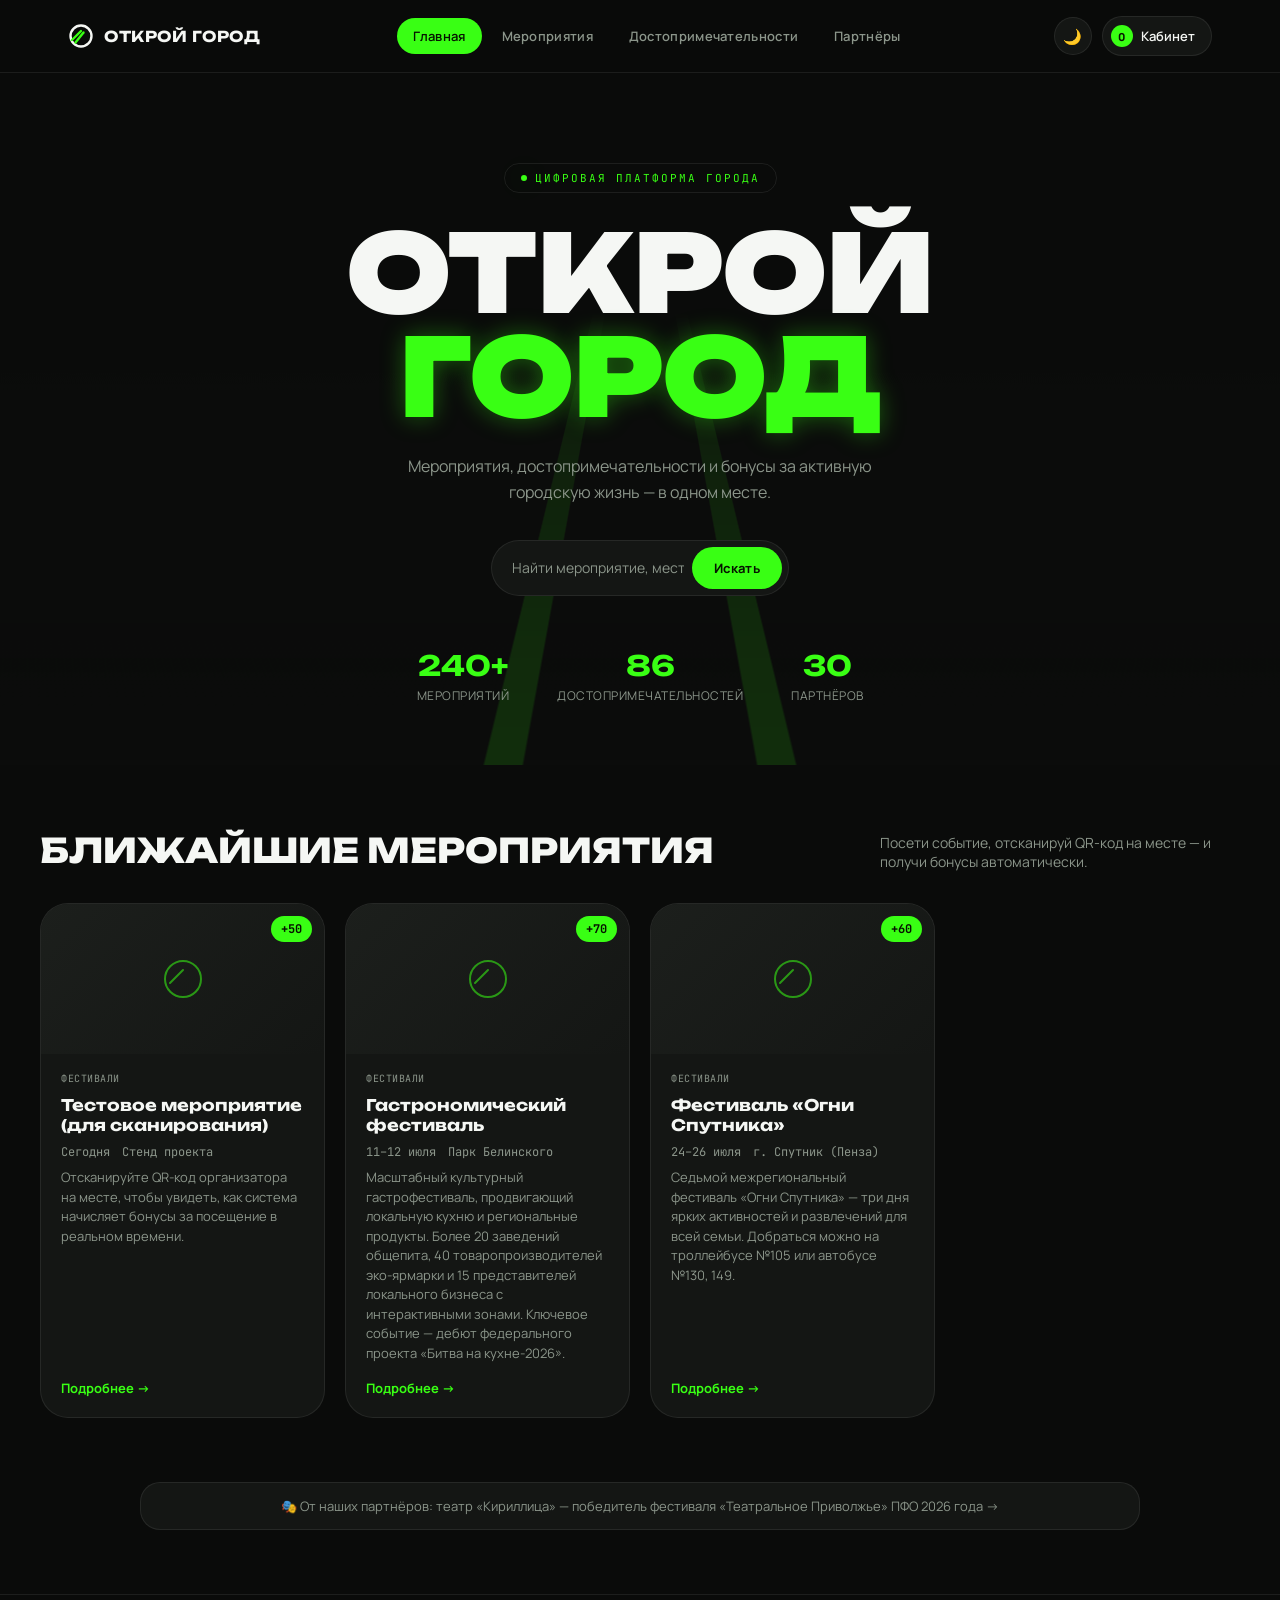
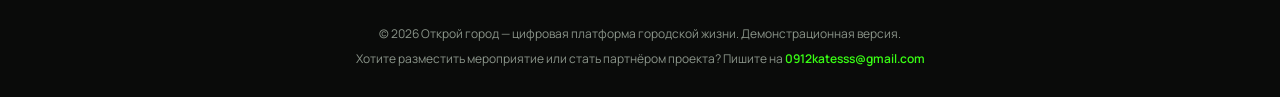
==== index.html @ c4da99a6 "init project" ====
<!DOCTYPE html>
<html lang="ru" data-theme="dark">
<head>
<meta charset="UTF-8">
<meta name="viewport" content="width=device-width, initial-scale=1.0">
<title>Открой город</title>
<link rel="preconnect" href="https://fonts.googleapis.com">
<link rel="preconnect" href="https://fonts.gstatic.com" crossorigin>
<link href="https://fonts.googleapis.com/css2?family=Unbounded:wght@500;700;800;900&family=Manrope:wght@400;500;600;700;800&family=JetBrains+Mono:wght@400;500;600&display=swap" rel="stylesheet">
<link rel="stylesheet" href="css/style.css">
</head>
<body>

<header>
  <div class="header-inner">
    <a class="logo" href="index.html">
      <svg width="26" height="26" viewBox="0 0 26 26" fill="none">
        <circle cx="13" cy="13" r="10.5" stroke="var(--text)" stroke-width="2.4"/>
        <path d="M4 17L13 8" stroke="var(--accent)" stroke-width="2.4" stroke-linecap="round"/>
        <path d="M7.5 19.5L15.5 9.5" stroke="var(--accent)" stroke-width="2.4" stroke-linecap="round"/>
      </svg>
      <span>ОТКРОЙ ГОРОД</span>
    </a>
    <nav>
      <a href="index.html" class="active">Главная</a>
      <a href="events.html">Мероприятия</a>
      <a href="attractions.html">Достопримечательности</a>
      <a href="partners.html">Партнёры</a>
    </nav>
    <div class="header-actions">
      <button class="nav-toggle" id="navToggle" title="Меню">☰</button>
      <button class="theme-toggle" id="themeToggle" title="Сменить тему">🌙</button>
      <a href="cabinet.html" class="cabinet-btn"><span class="dot" id="headerBonusDot">0</span> Кабинет</a>
    </div>
  </div>
</header>

<main>
  <section class="hero">
    <div class="road-scene"><div class="road-plane"></div></div>
    <div class="eyebrow">Цифровая платформа города</div>
    <h1>
      <span class="line1">Открой</span>
      <span class="line2">Город</span>
    </h1>
    <p class="sub">Мероприятия, достопримечательности и бонусы за активную городскую жизнь — в одном месте.</p>
    <div class="search-bar">
      <input type="text" id="heroSearchInput" placeholder="Найти мероприятие, место, акцию…">
      <button id="heroSearchBtn">Искать</button>
    </div>
    <div class="stats">
      <div class="stat"><b>240+</b><span>Мероприятий</span></div>
      <div class="stat"><b>86</b><span>Достопримечательностей</span></div>
      <div class="stat"><b>30</b><span>Партнёров</span></div>
    </div>
  </section>

  <section class="section">
    <div class="section-head">
      <h2>Ближайшие мероприятия</h2>
      <p>Посети событие, отсканируй QR-код на месте — и получи бонусы автоматически.</p>
    </div>
    <div class="grid" id="eventsGridHome"></div>
  </section>

  <section class="section" style="padding-top:0;">
    <a href="partners.html" class="partner-teaser">
      🎭 От наших партнёров: театр «Кириллица» — победитель фестиваля «Театральное Приволжье» ПФО 2026 года →
    </a>
  </section>
</main>

<footer>
  © 2026 Открой город — цифровая платформа городской жизни. Демонстрационная версия.
  <div class="footer-support">Хотите разместить мероприятие или стать партнёром проекта? Пишите на <a href="mailto:0912katesss@gmail.com">0912katesss@gmail.com</a></div>
</footer>

<script src="js/data.js"></script>
<script src="js/storage.js"></script>
<script src="js/render.js"></script>
<script src="js/common.js"></script>
<script src="js/page-home.js"></script>
</body>
</html>
---- css/style.css ----
:root{
  --font-display:'Unbounded', sans-serif;
  --font-body:'Manrope', sans-serif;
  --font-mono:'JetBrains Mono', monospace;
  --radius-xl: 28px;
  --radius-lg: 20px;
  --radius-md: 14px;
  --radius-sm: 10px;
  --green: #39FF14;
  --green-deep: #1FAE00;
}
html[data-theme="dark"]{
  --bg: #0A0B0A;
  --bg-elevated: #141614;
  --bg-elevated-2: #1C1F1C;
  --text: #F5F7F4;
  --text-muted: #8B958A;
  --border: rgba(255,255,255,0.08);
  --accent: var(--green);
  --accent-text: #061400;
  --glow: 0 0 24px rgba(57,255,20,0.35);
  --road-opacity: 0.16;
}
html[data-theme="light"]{
  --bg: #FBFCFA;
  --bg-elevated: #FFFFFF;
  --bg-elevated-2: #F1F4EF;
  --text: #0F1410;
  --text-muted: #62695F;
  --border: rgba(15,20,16,0.09);
  --accent: var(--green-deep);
  --accent-text: #FFFFFF;
  --glow: none;
  --road-opacity: 0.10;
}
*{box-sizing:border-box; margin:0; padding:0;}
body{
  background:var(--bg);
  color:var(--text);
  font-family:var(--font-body);
  -webkit-font-smoothing:antialiased;
  transition:background .3s ease, color .3s ease;
  overflow-x:hidden;
}
a{color:inherit; text-decoration:none;}
button{font-family:inherit; cursor:pointer; border:none;}
.container{max-width:1200px; margin:0 auto; padding:0 28px;}

/* ---------- HEADER ---------- */
header{
  position:sticky; top:0; z-index:100;
  background:color-mix(in srgb, var(--bg) 88%, transparent);
  backdrop-filter:blur(14px);
  border-bottom:1px solid var(--border);
}
.header-inner{
  position:relative;
  display:flex; align-items:center; justify-content:space-between;
  padding:16px 28px; max-width:1200px; margin:0 auto;
}
.logo{display:flex; align-items:center; gap:10px; font-family:var(--font-display); font-weight:700; font-size:15px; letter-spacing:0.5px;}
.logo svg{display:block;}
.logo img{display:block; height:26px; width:auto;}
nav{display:flex; align-items:center; gap:4px;}
nav a{
  font-size:13px; font-weight:600; letter-spacing:0.3px;
  padding:9px 16px; border-radius:999px; color:var(--text-muted);
  transition:all .2s ease;
}
nav a:hover{color:var(--text); background:var(--bg-elevated);}
nav a.active{color:var(--accent-text); background:var(--accent);}
.header-actions{display:flex; align-items:center; gap:10px;}
.theme-toggle{
  width:38px; height:38px; border-radius:50%;
  background:var(--bg-elevated); border:1px solid var(--border);
  display:flex; align-items:center; justify-content:center;
  color:var(--text); font-size:15px;
}
.cabinet-btn{
  display:flex; align-items:center; gap:8px;
  background:var(--bg-elevated); border:1px solid var(--border);
  padding:8px 16px 8px 8px; border-radius:999px; font-size:13px; font-weight:600;
}
.cabinet-btn .dot{width:22px; height:22px; border-radius:50%; background:var(--accent); display:flex; align-items:center; justify-content:center; font-size:11px; color:var(--accent-text); font-weight:800;}
.nav-toggle{
  display:none; width:38px; height:38px; border-radius:50%;
  background:var(--bg-elevated); border:1px solid var(--border);
  align-items:center; justify-content:center; color:var(--text); font-size:16px;
}
@media (max-width: 900px){
  nav{
    display:none;
    position:absolute; top:calc(100% + 1px); left:0; right:0;
    flex-direction:column; align-items:stretch; gap:4px;
    background:var(--bg-elevated); border-bottom:1px solid var(--border);
    padding:12px 20px 18px; box-shadow:0 16px 24px -12px rgba(0,0,0,0.35);
  }
  nav.nav-open{display:flex;}
  nav a{padding:13px 16px; border-radius:var(--radius-sm); font-size:14px;}
  .nav-toggle{display:flex;}
}

/* ---------- HERO / ROAD ---------- */
.hero{
  position:relative; padding:90px 28px 60px; text-align:center; overflow:hidden;
  min-height:640px; display:flex; flex-direction:column; align-items:center; justify-content:center;
}
.road-scene{
  position:absolute; inset:0; z-index:0; pointer-events:none;
  perspective:600px; perspective-origin:50% 30%;
}
.road-plane{
  position:absolute; left:50%; bottom:-10%; width:1600px; height:900px;
  margin-left:-800px;
  background:
    repeating-linear-gradient(90deg, transparent 0 46%, var(--accent) 46% 47%, transparent 47% 53%, var(--accent) 53% 54%, transparent 54% 100%),
    linear-gradient(to top, var(--bg) 0%, transparent 60%);
  -webkit-mask-image: linear-gradient(to top, black 0%, transparent 75%);
  mask-image: linear-gradient(to top, black 0%, transparent 75%);
  opacity:0;
  transform: rotateX(75deg) translateY(42%) scale(0.82);
  animation: roadArrive 1.1s cubic-bezier(.16,.8,.24,1) forwards, roadMove 3.2s linear 1.1s infinite;
}
@keyframes roadArrive{
  from{ opacity:0; transform:rotateX(75deg) translateY(42%) scale(0.82); }
  to{ opacity:var(--road-opacity); transform:rotateX(75deg) translateY(0) scale(1); }
}
@keyframes roadMove{ from{background-position-y:0;} to{background-position-y:120px;} }
.road-lines{position:absolute; inset:0; opacity:0.5;}

.eyebrow{
  position:relative; z-index:2;
  display:inline-flex; align-items:center; gap:8px;
  font-family:var(--font-mono); font-size:11px; letter-spacing:2px; text-transform:uppercase;
  color:var(--accent); border:1px solid var(--border); padding:7px 16px; border-radius:999px;
  margin-bottom:28px; opacity:0; animation:fadeUp .7s ease forwards;
}
.eyebrow::before{content:''; width:6px; height:6px; border-radius:50%; background:var(--accent); box-shadow:var(--glow);}

.hero h1{
  position:relative; z-index:2;
  font-family:var(--font-display); font-weight:900;
  font-size:clamp(48px, 9vw, 108px); line-height:0.96; letter-spacing:-1px;
  text-transform:uppercase;
}
.hero h1 span{display:block;}
.hero h1 .line1{opacity:0; animation:fadeUp .7s ease .1s forwards;}
.hero h1 .line2{
  color:var(--accent); text-shadow:var(--glow);
  opacity:0; animation:fadeUp .7s ease .25s forwards;
}
@keyframes fadeUp{ from{opacity:0; transform:translateY(18px);} to{opacity:1; transform:translateY(0);} }

.hero p.sub{
  position:relative; z-index:2; max-width:520px; margin:26px auto 0;
  color:var(--text-muted); font-size:16px; line-height:1.6;
  opacity:0; animation:fadeUp .7s ease .4s forwards;
}
.search-bar{
  position:relative; z-index:2;
  display:flex; align-items:center; gap:8px;
  max-width:560px; margin:34px auto 0;
  background:var(--bg-elevated); border:1px solid var(--border); border-radius:999px;
  padding:6px 6px 6px 20px;
  opacity:0; animation:fadeUp .7s ease .5s forwards;
}
.search-bar input{
  flex:1; background:none; border:none; outline:none; color:var(--text); font-family:var(--font-body); font-size:14px;
}
.search-bar input::placeholder{color:var(--text-muted);}
.search-bar button{
  background:var(--accent); color:var(--accent-text); font-weight:700; font-size:13px;
  padding:12px 22px; border-radius:999px; letter-spacing:0.3px;
}

.stats{
  position:relative; z-index:2; display:flex; gap:48px; justify-content:center; margin-top:52px; flex-wrap:wrap;
  opacity:0; animation:fadeUp .7s ease .6s forwards;
}
.stat b{display:block; font-family:var(--font-display); font-size:28px; color:var(--accent);}
.stat span{font-size:12px; color:var(--text-muted); letter-spacing:0.5px; text-transform:uppercase;}

@media (max-width:700px){
  .hero{min-height:auto; padding:56px 20px 44px;}
  .road-plane{display:none;}
  .hero::after{
    content:''; position:absolute; left:-10%; bottom:0; width:120%; height:70px;
    background:repeating-linear-gradient(115deg, transparent 0 18px, var(--accent) 18px 22px, transparent 22px 60px);
    opacity:0.35; transform:translateY(100%); animation:roadIn .9s ease .3s forwards;
  }
  @keyframes roadIn{ to{ transform:translateY(0); } }
}

/* ---------- SECTION HEADERS ---------- */
.section{padding:64px 28px;}
.section-head{display:flex; align-items:flex-end; justify-content:space-between; margin-bottom:32px; flex-wrap:wrap; gap:14px; max-width:1200px; margin-left:auto; margin-right:auto;}
.section-head h2{font-family:var(--font-display); font-size:clamp(24px,3.4vw,34px); font-weight:800; text-transform:uppercase;}
.section-head p{color:var(--text-muted); font-size:14px; max-width:360px;}

/* ---------- FILTER TABS ---------- */
.filter-tabs{max-width:1200px; margin:0 auto 26px; display:flex; gap:8px; flex-wrap:wrap;}
.filter-tab{
  font-size:13px; font-weight:600; padding:9px 18px; border-radius:999px;
  background:var(--bg-elevated); border:1px solid var(--border); color:var(--text-muted);
  transition:all .2s ease;
}
.filter-tab.active{background:var(--accent); color:var(--accent-text); border-color:var(--accent);}
.filter-tab:hover:not(.active){color:var(--text); border-color:var(--accent);}
.cat-tag{
  font-family:var(--font-mono); font-size:10px; letter-spacing:0.5px; text-transform:uppercase;
  color:var(--text-muted); margin-bottom:2px; display:block;
}
.card-bonus.soon{background:var(--bg-elevated-2); color:var(--text-muted); border:1px solid var(--border);}

/* ---------- EVENT CARDS ---------- */
.grid{max-width:1200px; margin:0 auto; display:grid; grid-template-columns:repeat(auto-fill, minmax(280px,1fr)); gap:20px;}
.card{
  background:var(--bg-elevated); border:1px solid var(--border); border-radius:var(--radius-xl);
  overflow:hidden; display:flex; flex-direction:column; transition:transform .25s ease, border-color .25s ease;
}
.card:hover{transform:translateY(-4px); border-color:var(--accent);}
.card-img{
  height:150px; position:relative;
  background:linear-gradient(135deg, var(--bg-elevated-2), var(--bg-elevated));
  display:flex; align-items:center; justify-content:center;
  overflow:hidden;
}
.card-img img{width:100%; height:100%; object-fit:cover;}
.card-img svg{opacity:0.55;}
.card-bonus{
  position:absolute; top:12px; right:12px; background:var(--accent); color:var(--accent-text);
  font-family:var(--font-mono); font-size:12px; font-weight:700; padding:5px 10px; border-radius:999px;
}
.card-body{padding:18px 20px 20px; display:flex; flex-direction:column; gap:8px; flex:1;}
.card-body h3{font-family:var(--font-display); font-size:16px; font-weight:700; line-height:1.3;}
.card-meta{display:flex; gap:12px; color:var(--text-muted); font-size:12px; font-family:var(--font-mono);}
.card-desc{color:var(--text-muted); font-size:13px; line-height:1.5; flex:1;}
.card-cta{
  margin-top:8px; align-self:flex-start; display:flex; align-items:center; gap:6px;
  font-size:13px; font-weight:700; color:var(--accent);
}

/* ---------- EVENT DETAIL ---------- */
.hidden{display:none !important;}
.detail-wrap{max-width:820px; margin:0 auto; padding:48px 28px 90px;}
.back-link{display:inline-flex; align-items:center; gap:6px; color:var(--text-muted); font-size:13px; font-weight:600; margin-bottom:24px;}
.detail-hero{
  background:linear-gradient(135deg, var(--bg-elevated-2), var(--bg-elevated)); border-radius:var(--radius-xl);
  height:220px; display:flex; align-items:center; justify-content:center; margin-bottom:28px; border:1px solid var(--border);
  overflow:hidden;
}
.detail-hero img{width:100%; height:100%; object-fit:cover;}
.detail-title{font-family:var(--font-display); font-size:clamp(26px,4vw,38px); font-weight:800; text-transform:uppercase; margin-bottom:14px;}
.detail-meta{display:flex; gap:18px; flex-wrap:wrap; color:var(--text-muted); font-size:13px; font-family:var(--font-mono); margin-bottom:24px;}
.detail-desc{color:var(--text-muted); line-height:1.7; font-size:15px; margin-bottom:36px;}

.qr-box{
  display:flex; gap:28px; align-items:center; background:var(--bg-elevated); border:1px solid var(--border);
  border-radius:var(--radius-xl); padding:28px; flex-wrap:wrap;
}
.qr-info h4{font-family:var(--font-display); font-size:16px; margin-bottom:8px; text-transform:uppercase;}
.qr-info p{color:var(--text-muted); font-size:13px; line-height:1.6; margin-bottom:14px;}
.bonus-pill{display:inline-flex; align-items:center; gap:6px; background:var(--accent); color:var(--accent-text); font-weight:700; font-size:13px; padding:8px 16px; border-radius:999px;}
.promo-box{
  background:var(--bg-elevated); border:1px dashed var(--border); border-radius:var(--radius-xl);
  padding:24px 28px; margin-top:16px;
}
.promo-box h4{font-family:var(--font-display); font-size:14px; text-transform:uppercase; margin-bottom:6px;}
.promo-box p{color:var(--text-muted); font-size:13px; margin-bottom:14px;}
.promo-row{display:flex; gap:10px; flex-wrap:wrap;}
.promo-row input{
  flex:1; min-width:180px; background:var(--bg-elevated-2); border:1px solid var(--border); border-radius:var(--radius-sm);
  padding:12px 16px; color:var(--text); font-family:var(--font-mono); font-size:13px; letter-spacing:1px; text-transform:uppercase; outline:none;
}
.promo-row input:focus{border-color:var(--accent);}
.promo-row button{background:var(--accent); color:var(--accent-text); font-weight:700; font-size:13px; padding:12px 22px; border-radius:var(--radius-sm);}
.promo-error{color:#FF6B6B; font-size:12px; margin-top:10px; min-height:14px;}

/* ---------- SCAN RESULT OVERLAY ---------- */
.scan-overlay{
  position:fixed; inset:0; z-index:1000; background:rgba(6,8,6,0.86); backdrop-filter:blur(6px);
  display:flex; align-items:center; justify-content:center; padding:24px;
}
.scan-card{
  background:var(--bg-elevated); border:1px solid var(--border); border-radius:var(--radius-xl);
  padding:44px 32px; max-width:380px; width:100%; text-align:center;
  animation:popIn .35s cubic-bezier(.2,1.4,.4,1) forwards;
}
@keyframes popIn{ from{transform:scale(.85); opacity:0;} to{transform:scale(1); opacity:1;} }
.scan-icon{width:72px; height:72px; border-radius:50%; background:var(--accent); color:var(--accent-text); display:flex; align-items:center; justify-content:center; margin:0 auto 20px; font-size:30px; font-weight:900; box-shadow:var(--glow);}
.scan-icon.warn{background:var(--bg-elevated-2); color:var(--text-muted); border:1px solid var(--border); box-shadow:none;}
.scan-title{font-family:var(--font-display); font-size:20px; font-weight:800; text-transform:uppercase; margin-bottom:8px;}
.scan-bonus{font-family:var(--font-display); font-size:40px; color:var(--accent); font-weight:900; margin:10px 0;}
.scan-sub{color:var(--text-muted); font-size:13px; margin-bottom:26px; line-height:1.5;}
.scan-close{background:var(--accent); color:var(--accent-text); font-weight:700; font-size:14px; padding:13px 28px; border-radius:999px; width:100%;}

/* ---------- CABINET ---------- */
.cabinet-grid{max-width:1000px; margin:0 auto; display:grid; grid-template-columns:1fr 1.6fr; gap:20px;}
@media (max-width:800px){ .cabinet-grid{grid-template-columns:1fr;} }
.panel{background:var(--bg-elevated); border:1px solid var(--border); border-radius:var(--radius-xl); padding:26px;}
.profile-avatar{width:64px; height:64px; border-radius:50%; background:var(--bg-elevated-2); border:2px solid var(--accent); display:flex; align-items:center; justify-content:center; font-family:var(--font-display); font-size:22px; margin-bottom:16px;}
.status-badge{display:inline-flex; align-items:center; gap:6px; font-size:12px; font-weight:700; color:var(--accent); font-family:var(--font-mono); text-transform:uppercase; letter-spacing:0.5px; margin-bottom:4px;}
.balance-num{font-family:var(--font-display); font-size:48px; font-weight:900; color:var(--accent); text-shadow:var(--glow); margin:6px 0 2px;}
.balance-label{color:var(--text-muted); font-size:12px; text-transform:uppercase; letter-spacing:0.5px;}
.progress-track{height:6px; background:var(--bg-elevated-2); border-radius:999px; margin:18px 0 8px; overflow:hidden;}
.progress-fill{height:100%; background:var(--accent); border-radius:999px; transition:width .6s ease;}
.progress-note{font-size:11px; color:var(--text-muted);}
.history-item{display:flex; align-items:center; justify-content:space-between; padding:14px 0; border-bottom:1px solid var(--border);}
.history-item:last-child{border-bottom:none;}
.history-left{display:flex; align-items:center; gap:12px;}
.history-icon{width:36px; height:36px; border-radius:50%; background:var(--bg-elevated-2); display:flex; align-items:center; justify-content:center; font-size:14px;}
.history-name{font-size:13px; font-weight:700;}
.history-date{font-size:11px; color:var(--text-muted); font-family:var(--font-mono);}
.history-points{font-family:var(--font-mono); font-weight:700; color:var(--accent); font-size:13px;}
.empty-state{text-align:center; padding:30px 10px; color:var(--text-muted); font-size:13px;}

/* ---------- SHOP (магазин бонусов в личном кабинете) ---------- */
.shop-grid{display:grid; grid-template-columns:repeat(3,1fr); gap:14px; margin-top:16px;}
@media (max-width:800px){ .shop-grid{grid-template-columns:1fr;} }
.shop-item{
  background:var(--bg-elevated-2); border:1px solid var(--border); border-radius:var(--radius-lg);
  padding:20px 16px; text-align:center; display:flex; flex-direction:column; align-items:center; gap:8px;
}
.shop-icon{font-size:30px;}
.shop-title{font-size:13px; font-weight:700;}
.shop-cost{font-family:var(--font-mono); font-size:12px; color:var(--accent); font-weight:700;}
.shop-buy{
  margin-top:8px; width:100%; background:var(--accent); color:var(--accent-text); font-weight:700;
  font-size:12px; padding:10px 12px; border-radius:999px;
}
.shop-buy:disabled{background:var(--border); color:var(--text-muted); cursor:not-allowed;}

/* ---------- CONFETTI ---------- */
.confetti-layer{position:fixed; inset:0; z-index:1100; pointer-events:none; overflow:hidden;}
.confetti-piece{
  position:absolute; top:-40px; display:inline-block;
  animation:confettiFall 1.8s ease-in forwards;
}
@keyframes confettiFall{
  0%{ transform:translate(0,0) rotate(0deg); opacity:1; }
  100%{ transform:translate(var(--drift), 105vh) rotate(var(--rot)); opacity:0; }
}

/* ---------- BADGES (достижения в личном кабинете) ---------- */
.badges-grid{display:grid; grid-template-columns:repeat(4,1fr); gap:14px; margin-top:16px;}
@media (max-width:800px){ .badges-grid{grid-template-columns:repeat(2,1fr);} }
.badge-item{
  background:var(--bg-elevated-2); border:1px solid var(--border); border-radius:var(--radius-lg);
  padding:18px 12px; text-align:center; display:flex; flex-direction:column; align-items:center; gap:6px;
}
.badge-item.locked{opacity:0.35; filter:grayscale(1);}
.badge-icon{font-size:28px;}
.badge-title{font-size:12px; font-weight:700;}
.badge-desc{font-size:11px; color:var(--text-muted); line-height:1.3;}

.partner-teaser{
  display:block; max-width:1000px; margin:0 auto; text-align:center; padding:14px 20px;
  background:var(--bg-elevated); border:1px solid var(--border); border-radius:var(--radius-lg);
  color:var(--text-muted); font-size:13px;
}
.partner-teaser:hover{border-color:var(--accent); color:var(--text);}

footer{border-top:1px solid var(--border); padding:30px 28px; text-align:center; color:var(--text-muted); font-size:12px;}
.footer-support{margin-top:8px; font-size:12px; color:var(--text-muted);}
.footer-support a{color:var(--accent); font-weight:600;}
.footer-support a:hover{text-decoration:underline;}
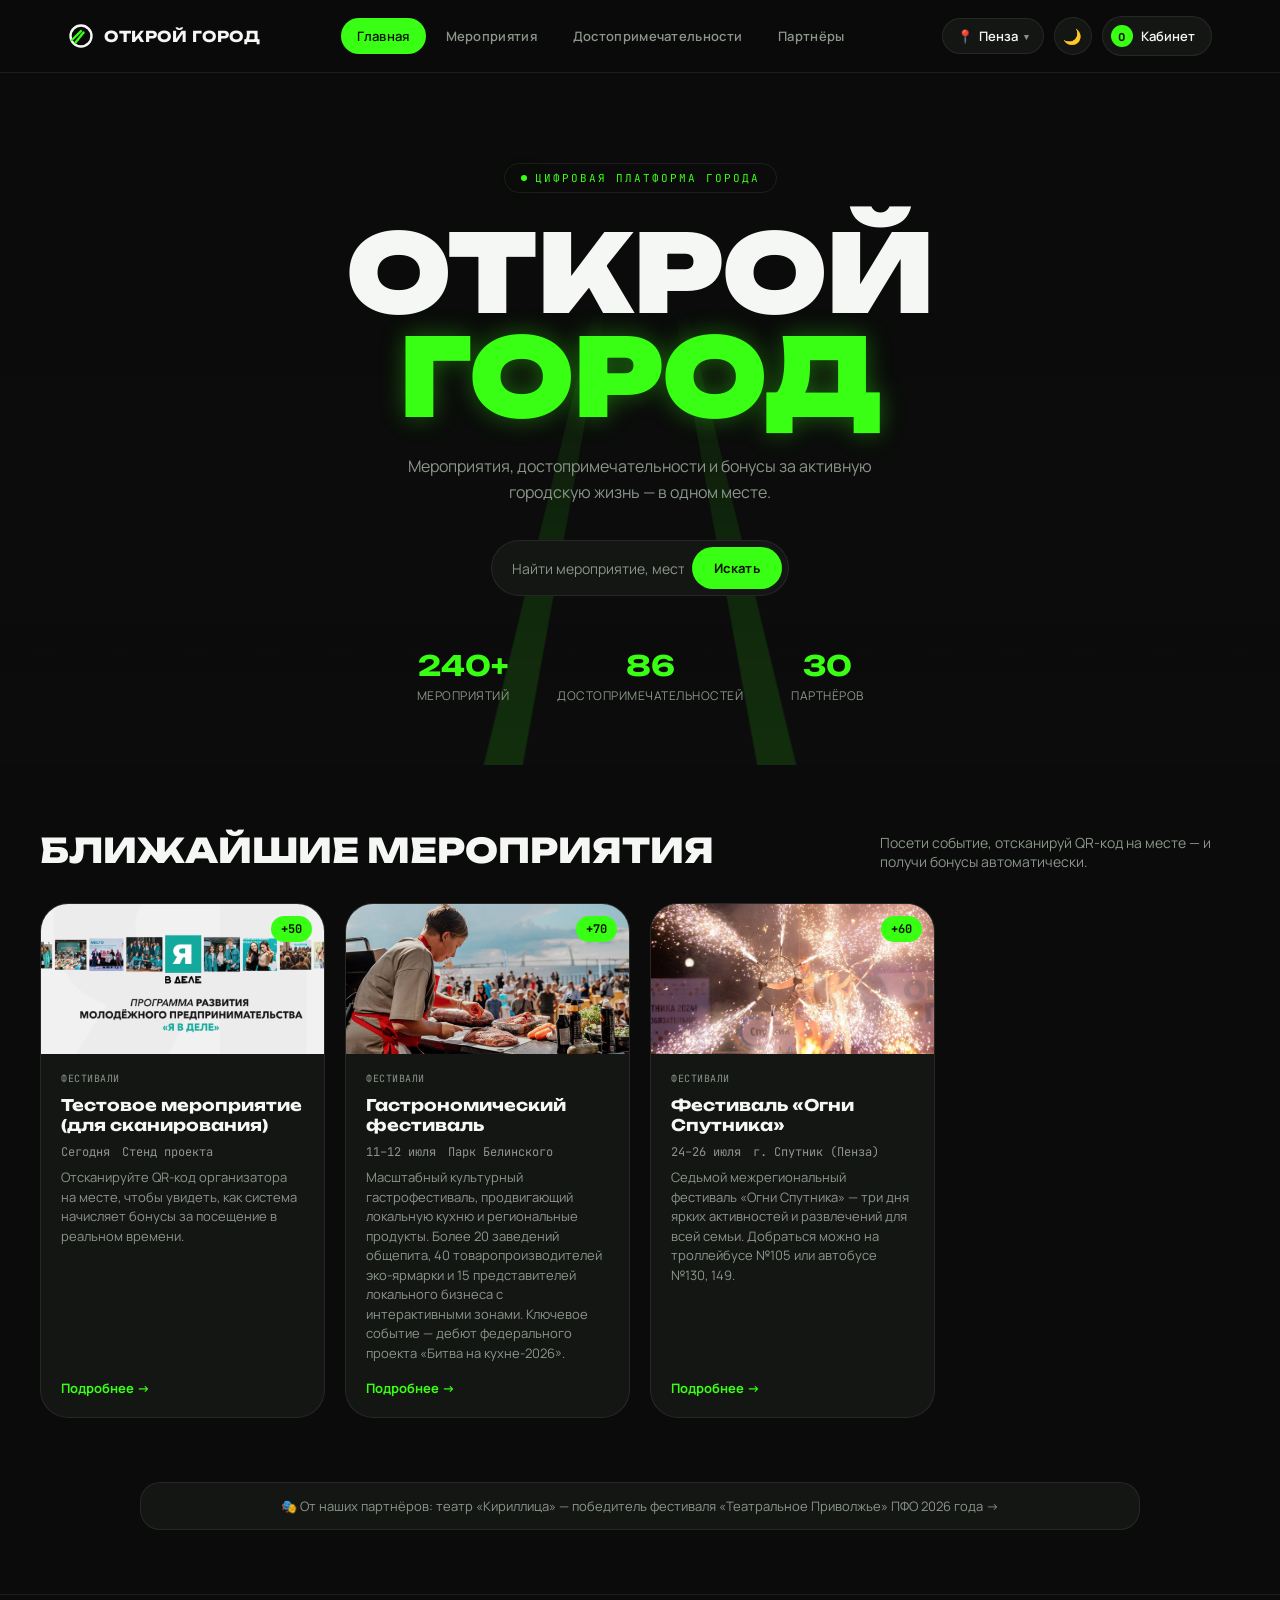
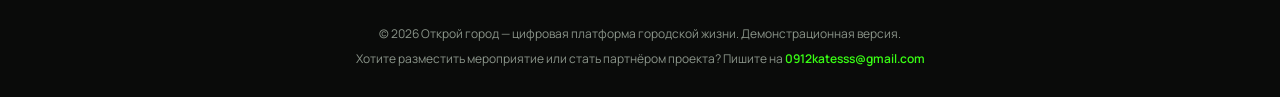
==== commit 4f4c171c: "добавила фотографии мероприятий и достопримечательностей" ====
--- a/index.html
+++ b/index.html
@@ -28,9 +28,13 @@
       <a href="partners.html">Партнёры</a>
     </nav>
     <div class="header-actions">
+      <div class="city-switch" id="cityToggleWrap">
+        <button class="city-toggle" id="cityToggle">📍 <span id="cityLabel">Пенза</span> <span class="chevron">▾</span></button>
+        <div class="city-dropdown" id="cityDropdown"></div>
+      </div>
       <button class="nav-toggle" id="navToggle" title="Меню">☰</button>
       <button class="theme-toggle" id="themeToggle" title="Сменить тему">🌙</button>
-      <a href="cabinet.html" class="cabinet-btn"><span class="dot" id="headerBonusDot">0</span> Кабинет</a>
+      <a href="cabinet.html" class="cabinet-btn"><span class="dot" id="headerBonusDot">0</span><span class="cabinet-label"> Кабинет</span></a>
     </div>
   </div>
 </header>
@@ -76,6 +80,7 @@
 </footer>
 
 <script src="js/data.js"></script>
+<script src="js/city.js"></script>
 <script src="js/storage.js"></script>
 <script src="js/render.js"></script>
 <script src="js/common.js"></script>
--- a/css/style.css
+++ b/css/style.css
@@ -82,6 +82,34 @@
   padding:8px 16px 8px 8px; border-radius:999px; font-size:13px; font-weight:600;
 }
 .cabinet-btn .dot{width:22px; height:22px; border-radius:50%; background:var(--accent); display:flex; align-items:center; justify-content:center; font-size:11px; color:var(--accent-text); font-weight:800;}
+
+.city-switch{position:relative;}
+.city-toggle{
+  display:flex; align-items:center; gap:6px;
+  background:var(--bg-elevated); border:1px solid var(--border);
+  padding:8px 14px; border-radius:999px; font-size:13px; font-weight:600; color:var(--text);
+}
+.city-toggle .chevron{font-size:9px; color:var(--text-muted); transition:transform .2s ease;}
+.city-switch.open .chevron{transform:rotate(180deg);}
+.city-dropdown{
+  display:none; position:absolute; top:calc(100% + 8px); left:0; min-width:220px; z-index:200;
+  background:var(--bg-elevated); border:1px solid var(--border); border-radius:var(--radius-md);
+  padding:6px; box-shadow:0 16px 28px -12px rgba(0,0,0,0.4);
+}
+.city-switch.open .city-dropdown{display:block;}
+.city-option{
+  display:flex; align-items:center; justify-content:space-between; gap:8px; width:100%;
+  padding:10px 12px; border-radius:var(--radius-sm); font-size:13px; font-weight:600; color:var(--text);
+  text-align:left; background:none;
+}
+.city-option:hover{background:var(--bg-elevated-2);}
+.city-option.active{color:var(--accent-text); background:var(--accent);}
+.city-soon-tag{
+  font-family:var(--font-mono); font-size:10px; text-transform:uppercase; letter-spacing:0.3px;
+  color:var(--text-muted); background:var(--bg-elevated-2); padding:2px 7px; border-radius:999px;
+}
+.city-option.active .city-soon-tag{color:var(--accent-text); background:rgba(0,0,0,0.15);}
+
 .nav-toggle{
   display:none; width:38px; height:38px; border-radius:50%;
   background:var(--bg-elevated); border:1px solid var(--border);
@@ -98,6 +126,16 @@
   nav.nav-open{display:flex;}
   nav a{padding:13px 16px; border-radius:var(--radius-sm); font-size:14px;}
   .nav-toggle{display:flex;}
+  .city-dropdown{left:auto; right:0;}
+}
+@media (max-width: 460px){
+  .header-inner{padding:14px 16px; gap:8px;}
+  .header-actions{gap:6px;}
+  .logo span{font-size:12px;}
+  .city-toggle{padding:7px 10px; font-size:12px;}
+  .city-toggle .chevron{display:none;}
+  .cabinet-btn .cabinet-label{display:none;}
+  .cabinet-btn{padding:8px;}
 }
 
 /* ---------- HERO / ROAD ---------- */
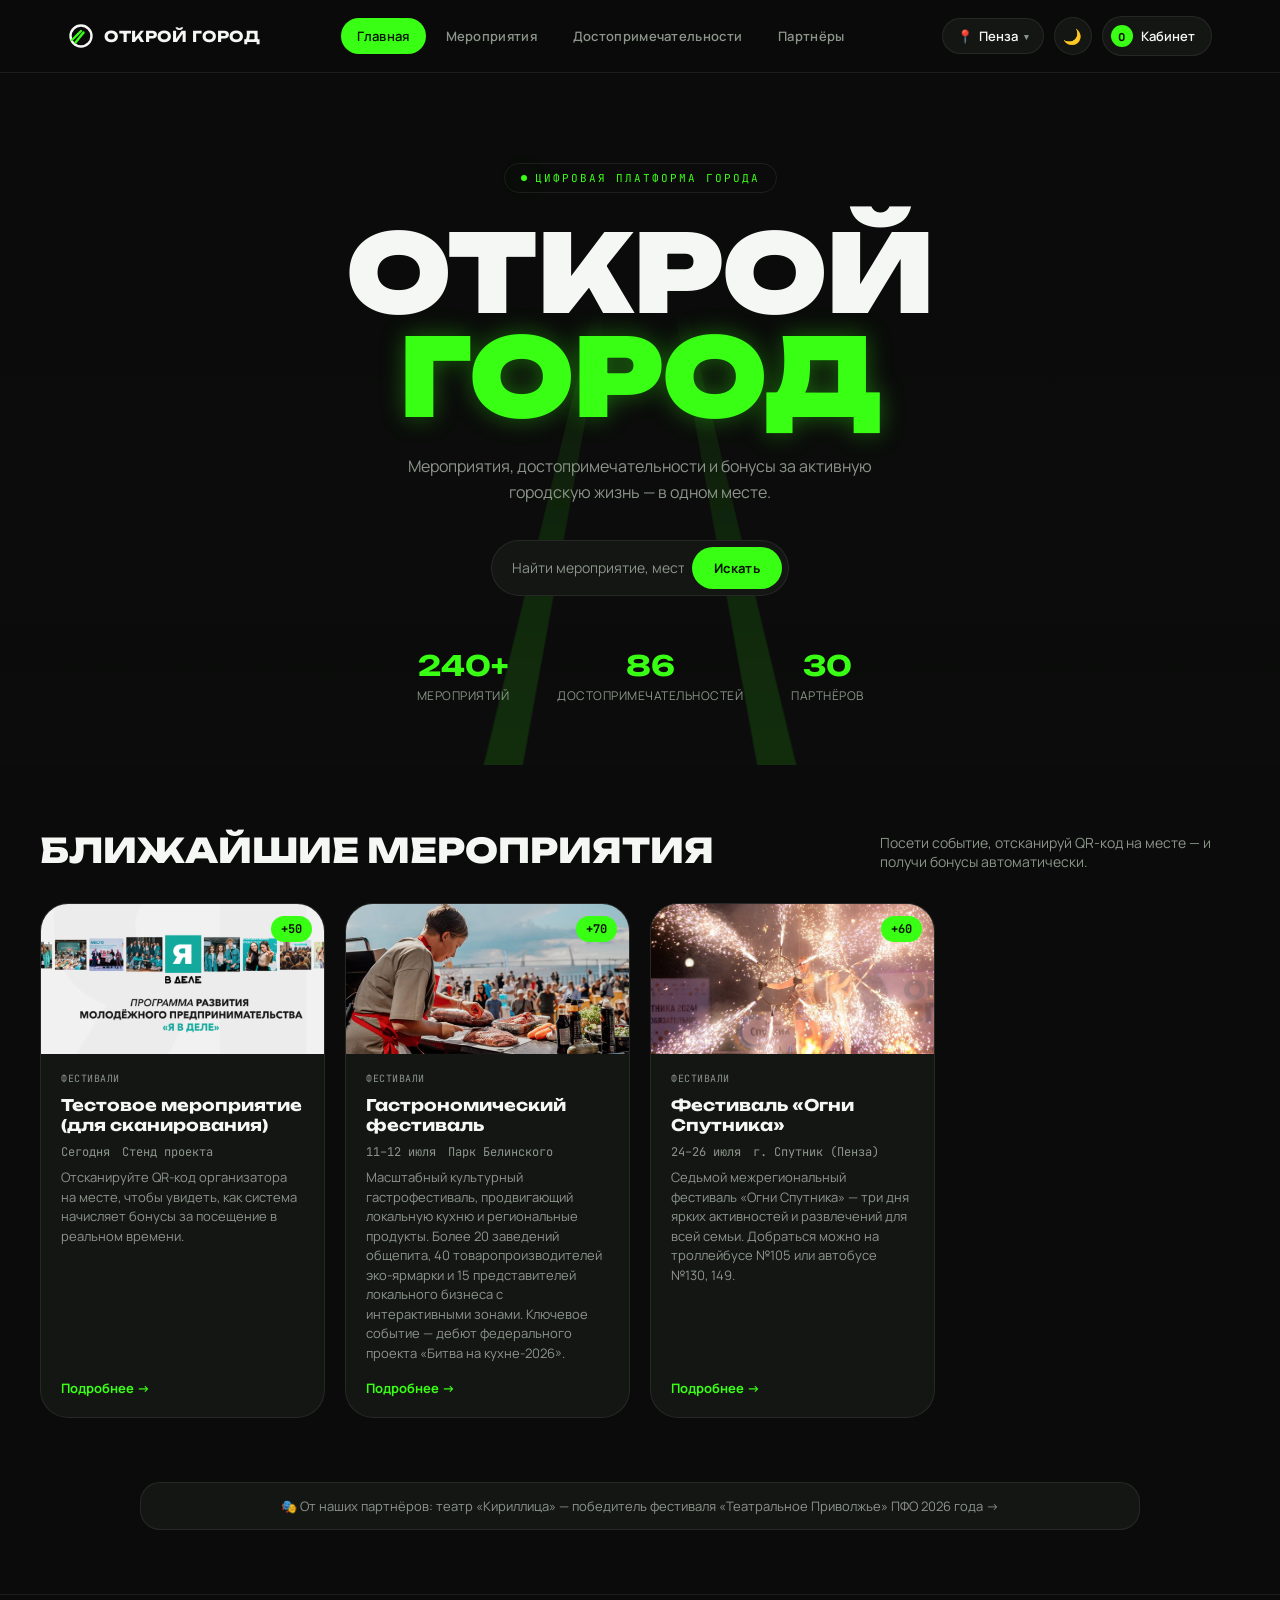
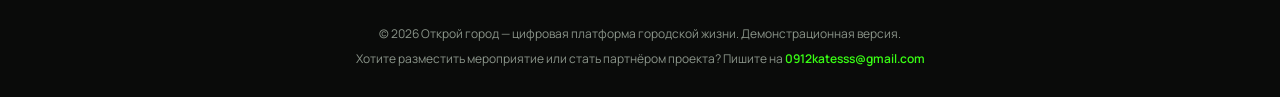
==== commit 4de9aa18: "Обновление проекта" ====
--- a/index.html
+++ b/index.html
@@ -84,6 +84,7 @@
 <script src="js/storage.js"></script>
 <script src="js/render.js"></script>
 <script src="js/common.js"></script>
+<script src="js/sight-modal.js"></script>
 <script src="js/page-home.js"></script>
 </body>
 </html>
--- a/css/style.css
+++ b/css/style.css
@@ -402,3 +402,21 @@
 .footer-support{margin-top:8px; font-size:12px; color:var(--text-muted);}
 .footer-support a{color:var(--accent); font-weight:600;}
 .footer-support a:hover{text-decoration:underline;}
+
+
+/* ---------- SIGHT MODAL / QR LANDING ---------- */
+body.modal-open{overflow:hidden;}
+.sight-card{width:100%; text-align:left; border:0; color:inherit; font:inherit; cursor:pointer; padding:0;}
+.sight-modal{position:fixed; inset:0; z-index:1200; display:flex; align-items:center; justify-content:center; padding:20px;}
+.sight-modal-backdrop{position:absolute; inset:0; background:rgba(6,8,6,.88); backdrop-filter:blur(7px);}
+.sight-modal-card{position:relative; z-index:1; width:min(760px,100%); max-height:min(90vh,820px); overflow:auto; background:var(--bg-elevated); border:1px solid var(--border); border-radius:var(--radius-xl); box-shadow:0 24px 80px rgba(0,0,0,.35); animation:popIn .3s cubic-bezier(.2,1.3,.4,1) forwards;}
+.sight-modal-close{position:absolute; z-index:3; right:14px; top:14px; width:40px; height:40px; border-radius:50%; background:rgba(0,0,0,.55); color:#fff; font-size:28px; line-height:1; display:flex; align-items:center; justify-content:center;}
+.sight-modal-image-wrap{position:relative; height:300px; background:var(--bg-elevated-2); overflow:hidden;}
+.sight-modal-image-wrap img{width:100%; height:100%; object-fit:cover; display:block;}
+.sight-modal-tag{position:absolute; left:18px; bottom:18px; padding:7px 12px; border-radius:999px; background:var(--accent); color:var(--accent-text); font-size:11px; font-weight:800; text-transform:uppercase;}
+.sight-modal-body{padding:28px 30px 30px;}
+.sight-modal-body h2{font-family:var(--font-display); font-size:clamp(22px,4vw,34px); line-height:1.12; text-transform:uppercase; margin-bottom:12px;}
+.sight-modal-address{font-family:var(--font-mono); color:var(--text-muted); font-size:12px; margin-bottom:18px;}
+.sight-modal-body p{color:var(--text-muted); font-size:15px; line-height:1.7; margin-bottom:18px;}
+.sight-modal-note{font-size:11px; color:var(--text-muted); border-top:1px solid var(--border); padding-top:14px;}
+@media(max-width:600px){.sight-modal-image-wrap{height:220px}.sight-modal-body{padding:22px}.sight-modal-card{max-height:94vh}}
